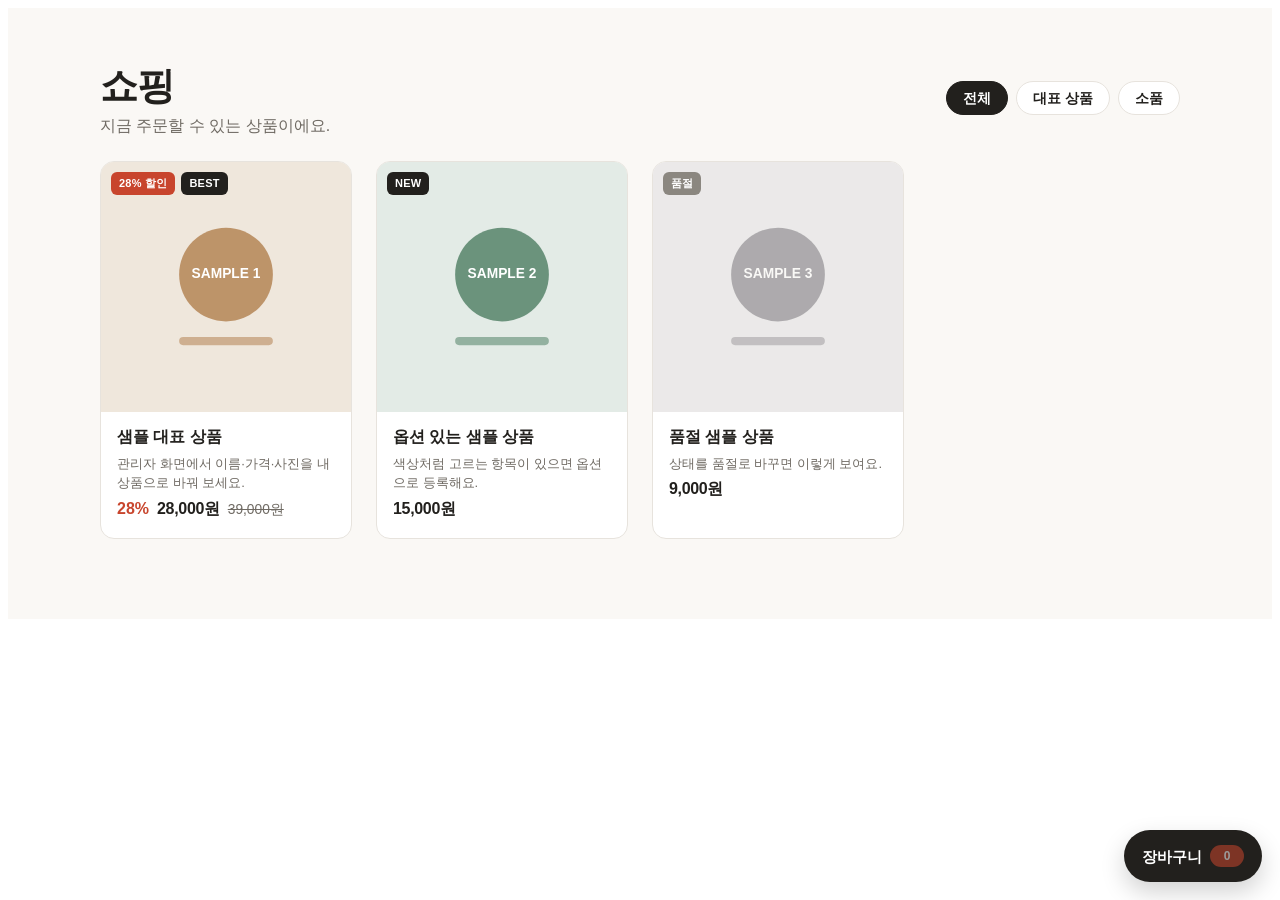
==== shop/index.html @ b5f0379f "쇼핑몰 키트 2026.11.16 설치" ====
<!doctype html>
<html lang="ko">
<head>
  <meta charset="utf-8">
  <meta name="viewport" content="width=device-width, initial-scale=1">
  <title>쇼핑</title>
  <!-- ① 내 사이트 공통 CSS가 있으면 여기에 연결해요. 예) <link rel="stylesheet" href="../assets/style.css"> -->
  <link rel="stylesheet" href="shop.css">
</head>
<body data-shop-page="list">
  <!-- ② HEADER: 내 사이트 머리(로고·메뉴)를 여기에 그대로 붙여 넣어요. 메뉴에 "쇼핑"(shop/)과 장바구니 링크를 넣어 주세요.
       장바구니 링크 예) <a href="cart.html" data-shop-cart>장바구니 <span class="sk-count" data-shop-cart-count>0</span></a> -->

  <main class="sk-page">
    <div class="sk-wrap">
      <div class="sk-head"><div><h1>쇼핑</h1><p>지금 주문할 수 있는 상품이에요.</p></div><div class="sk-chips" data-shop-cats></div></div>
      <div data-shop-list><div class="sk-empty">상품을 불러오는 중이에요…</div></div>
    </div>
  </main>

  <!-- ③ FOOTER: 내 사이트 바닥글을 여기에 붙여 넣어요. 사업자 정보(상호·대표·사업자번호·통신판매업 신고번호·주소·연락처)를 꼭 적어요. -->

  <script src="shop.js" defer></script>
</body>
</html>
---- shop/shop.css ----
/* ============================================================
   실행학교 4주차 · 미니 쇼핑몰 키트 — 스타일
   내 사이트 색·서체에 맞출 때는 맨 위 변수만 바꾸면 돼요.
   클래스 이름은 모두 sk- 로 시작해서 내 사이트 CSS와 겹치지 않아요.
   ============================================================ */
:root {
  --sk-bg: #ffffff;        /* 카드·패널 바탕 */
  --sk-page: #faf8f5;      /* 쇼핑 페이지 바탕 */
  --sk-ink: #22201d;       /* 글자색 · 기본 버튼 바탕 */
  --sk-sub: #6f6a63;       /* 보조 글자 */
  --sk-line: #e7e3dd;      /* 구분선 */
  --sk-accent: #c8452d;    /* 할인율 · 뱃지 · 강조 */
  --sk-ok: #2f7a4a;        /* 완료 · 무료배송 */
  --sk-radius: 14px;       /* 모서리 둥글기 */
  --sk-font: "Pretendard", "Apple SD Gothic Neo", "Malgun Gothic", sans-serif;
  --sk-maxw: 1120px;       /* 본문 최대 폭 */
}

.sk-page { background: var(--sk-page); color: var(--sk-ink); font-family: var(--sk-font); min-height: 60vh; }
.sk-page *, .sk-page *::before, .sk-page *::after { box-sizing: border-box; }
.sk-wrap { max-width: var(--sk-maxw); margin: 0 auto; padding: clamp(28px, 5vw, 56px) 20px 80px; }
.sk-head { display: flex; align-items: flex-end; justify-content: space-between; gap: 16px; flex-wrap: wrap; margin-bottom: 24px; }
.sk-head h1 { margin: 0; font-size: clamp(26px, 4vw, 38px); letter-spacing: -.03em; line-height: 1.2; }
.sk-head p { margin: 6px 0 0; color: var(--sk-sub); }
.sk-crumb { font-size: 13px; color: var(--sk-sub); margin-bottom: 14px; }
.sk-crumb a { color: inherit; }
.sk-muted { color: var(--sk-sub); }
.sk-empty { padding: 56px 20px; text-align: center; color: var(--sk-sub); background: var(--sk-bg); border: 1px dashed var(--sk-line); border-radius: var(--sk-radius); line-height: 1.8; }
.sk-error { padding: 14px 16px; border-radius: 10px; background: #fff1ee; color: #8a2a17; border: 1px solid #f3c9bd; line-height: 1.6; }
.sk-note { padding: 14px 16px; border-radius: 10px; background: var(--sk-bg); border: 1px solid var(--sk-line); color: var(--sk-sub); font-size: 14px; line-height: 1.7; }

/* 버튼 */
.sk-btn { appearance: none; display: inline-flex; align-items: center; justify-content: center; gap: 6px; min-height: 48px; padding: 0 22px; border-radius: var(--sk-radius); border: 1px solid var(--sk-ink); background: var(--sk-ink); color: #fff; font: 700 15px/1 var(--sk-font); cursor: pointer; text-decoration: none; transition: transform .15s, opacity .15s; }
.sk-btn:hover { transform: translateY(-1px); }
.sk-btn:disabled, .sk-btn[aria-disabled="true"] { opacity: .45; cursor: not-allowed; transform: none; }
.sk-btn--line { background: transparent; color: var(--sk-ink); }
.sk-btn--block { width: 100%; }
.sk-btn--sm { min-height: 36px; padding: 0 14px; font-size: 13px; border-radius: 10px; }
.sk-btn:focus-visible, .sk-chip:focus-visible, .sk-qty button:focus-visible { outline: 3px solid var(--sk-accent); outline-offset: 2px; }

/* 카테고리 칩 */
.sk-chips { display: flex; gap: 8px; flex-wrap: wrap; margin-bottom: 22px; }
.sk-chip { appearance: none; border: 1px solid var(--sk-line); background: var(--sk-bg); color: var(--sk-ink); border-radius: 999px; padding: 9px 16px; font: 600 14px/1 var(--sk-font); cursor: pointer; }
.sk-chip[aria-pressed="true"] { background: var(--sk-ink); color: #fff; border-color: var(--sk-ink); }

/* 상품 카드 */
.sk-grid { display: grid; grid-template-columns: repeat(auto-fill, minmax(220px, 1fr)); gap: clamp(14px, 2.4vw, 24px); }
.sk-card { display: flex; flex-direction: column; background: var(--sk-bg); border: 1px solid var(--sk-line); border-radius: var(--sk-radius); overflow: hidden; color: inherit; text-decoration: none; transition: transform .2s, box-shadow .2s; }
.sk-card:hover { transform: translateY(-3px); box-shadow: 0 12px 28px rgba(0,0,0,.08); }
.sk-card__pic { position: relative; aspect-ratio: 1 / 1; background: #f1eee9; overflow: hidden; }
.sk-card__pic img { width: 100%; height: 100%; object-fit: cover; display: block; }
.sk-card__body { padding: 14px 16px 18px; display: flex; flex-direction: column; gap: 6px; }
.sk-card__name { font-weight: 700; font-size: 16px; line-height: 1.4; }
.sk-card__sum { font-size: 13px; color: var(--sk-sub); line-height: 1.5; display: -webkit-box; -webkit-line-clamp: 2; -webkit-box-orient: vertical; overflow: hidden; }
.sk-card.is-out .sk-card__pic img { filter: grayscale(.8); opacity: .6; }
.sk-badges { position: absolute; left: 10px; top: 10px; display: flex; gap: 6px; flex-wrap: wrap; }
.sk-badge { background: var(--sk-ink); color: #fff; font: 800 11px/1 var(--sk-font); padding: 6px 8px; border-radius: 6px; letter-spacing: .02em; }
.sk-badge--sale { background: var(--sk-accent); }
.sk-badge--out { background: #8b8780; }

/* 가격 */
.sk-price { display: flex; align-items: baseline; gap: 8px; flex-wrap: wrap; }
.sk-price__rate { color: var(--sk-accent); font-weight: 800; }
.sk-price__now { font-weight: 800; letter-spacing: -.02em; }
.sk-price__was { color: var(--sk-sub); text-decoration: line-through; font-size: .86em; }
.sk-price--big .sk-price__now { font-size: 28px; }
.sk-price--big .sk-price__rate { font-size: 24px; }
[data-shop-price] .sk-price { display: inline-flex; }
.sk-soldout-tag { display: inline-block; margin-left: 8px; padding: 2px 8px; border-radius: 999px; background: var(--sk-sub); color: #fff; font-size: 12px; font-weight: 700; vertical-align: middle; }
.sk-sale-until { font-size: 13px; color: var(--sk-accent); margin-top: 4px; }

/* 상세 */
.sk-detail { display: grid; grid-template-columns: minmax(0, 1.05fr) minmax(0, 1fr); gap: clamp(24px, 5vw, 64px); align-items: start; }
.sk-gallery__main { aspect-ratio: 1 / 1; background: #f1eee9; border-radius: var(--sk-radius); overflow: hidden; }
.sk-gallery__main img { width: 100%; height: 100%; object-fit: cover; display: block; }
.sk-thumbs { display: flex; gap: 8px; margin-top: 10px; flex-wrap: wrap; }
.sk-thumbs button { appearance: none; padding: 0; width: 64px; height: 64px; border-radius: 10px; overflow: hidden; border: 2px solid transparent; background: #f1eee9; cursor: pointer; }
.sk-thumbs button[aria-current="true"] { border-color: var(--sk-ink); }
.sk-thumbs img { width: 100%; height: 100%; object-fit: cover; display: block; }
.sk-info h1 { margin: 6px 0 10px; font-size: clamp(24px, 3.4vw, 34px); letter-spacing: -.03em; line-height: 1.25; }
.sk-sku { font-size: 12px; color: var(--sk-sub); letter-spacing: .04em; }
.sk-summary { color: var(--sk-sub); line-height: 1.75; margin: 0 0 18px; }
.sk-rows { margin: 20px 0; border-top: 1px solid var(--sk-line); }
.sk-rows > div { display: flex; justify-content: space-between; gap: 16px; padding: 12px 0; border-bottom: 1px solid var(--sk-line); font-size: 14px; }
.sk-rows dt { color: var(--sk-sub); }
.sk-rows dd { margin: 0; font-weight: 600; text-align: right; }
.sk-field { display: flex; flex-direction: column; gap: 6px; margin-bottom: 14px; }
.sk-field label, .sk-field .sk-label { font-size: 13px; font-weight: 700; }
.sk-field select, .sk-field input, .sk-field textarea { width: 100%; min-height: 46px; padding: 10px 12px; border-radius: 10px; border: 1px solid var(--sk-line); background: #fff; color: var(--sk-ink); font: 15px/1.4 var(--sk-font); }
.sk-field textarea { min-height: 80px; resize: vertical; }
.sk-qty { display: inline-flex; align-items: center; border: 1px solid var(--sk-line); border-radius: 10px; background: #fff; overflow: hidden; }
.sk-qty button { appearance: none; width: 40px; height: 40px; border: 0; background: transparent; font-size: 18px; cursor: pointer; color: var(--sk-ink); }
.sk-qty span { min-width: 36px; text-align: center; font-weight: 700; }
.sk-total { display: flex; justify-content: space-between; align-items: baseline; padding: 16px 0; margin: 8px 0 14px; border-top: 2px solid var(--sk-ink); font-weight: 700; }
.sk-total b { font-size: 24px; }
.sk-actions { display: grid; grid-template-columns: 1fr 1fr; gap: 10px; }
.sk-body { margin-top: clamp(40px, 7vw, 80px); border-top: 1px solid var(--sk-line); padding-top: 32px; }
.sk-body h2 { font-size: 20px; margin: 0 0 18px; }
.sk-md { max-width: 760px; margin: 0 auto; line-height: 1.9; font-size: 16px; }
.sk-md h3 { font-size: 20px; margin: 36px 0 10px; }
.sk-md img { display: block; width: 100%; height: auto; border-radius: 10px; margin: 18px 0; }
.sk-detail-imgs { max-width: 860px; margin: 24px auto 0; }
.sk-detail-imgs img { display: block; width: 100%; height: auto; }

/* 장바구니 · 주문서 */
.sk-cols { display: grid; grid-template-columns: minmax(0, 1.6fr) minmax(280px, 1fr); gap: clamp(20px, 4vw, 40px); align-items: start; }
.sk-panel { background: var(--sk-bg); border: 1px solid var(--sk-line); border-radius: var(--sk-radius); padding: clamp(16px, 3vw, 24px); }
.sk-panel + .sk-panel { margin-top: 16px; }
.sk-panel h2 { font-size: 17px; margin: 0 0 14px; }
.sk-sticky { position: sticky; top: 90px; }
.sk-line { display: grid; grid-template-columns: 72px minmax(0, 1fr) auto; gap: 14px; align-items: center; padding: 14px 0; border-bottom: 1px solid var(--sk-line); }
.sk-line:last-child { border-bottom: 0; }
.sk-line img { width: 72px; height: 72px; object-fit: cover; border-radius: 10px; background: #f1eee9; display: block; }
.sk-line__name { font-weight: 700; line-height: 1.4; }
.sk-line__opt { font-size: 13px; color: var(--sk-sub); margin-top: 2px; }
.sk-line__warn { font-size: 13px; color: var(--sk-accent); margin-top: 4px; font-weight: 600; }
.sk-line__side { text-align: right; display: flex; flex-direction: column; align-items: flex-end; gap: 8px; }
.sk-line__kill { appearance: none; border: 0; background: none; color: var(--sk-sub); font-size: 13px; text-decoration: underline; cursor: pointer; }
.sk-sum > div { display: flex; justify-content: space-between; padding: 8px 0; font-size: 15px; }
.sk-sum .sk-sum__total { border-top: 1px solid var(--sk-line); margin-top: 8px; padding-top: 14px; font-weight: 800; font-size: 19px; }
.sk-free { font-size: 13px; color: var(--sk-ok); margin: 6px 0 14px; }
.sk-pay { display: grid; gap: 10px; }
.sk-pay label { display: flex; gap: 10px; align-items: flex-start; padding: 14px; border: 1px solid var(--sk-line); border-radius: 12px; background: #fff; cursor: pointer; line-height: 1.5; }
.sk-pay input { margin-top: 3px; accent-color: var(--sk-ink); }
.sk-pay small { display: block; color: var(--sk-sub); font-size: 13px; }
.sk-grid2 { display: grid; grid-template-columns: 1fr 1fr; gap: 0 12px; }
.sk-agree { display: flex; gap: 8px; align-items: flex-start; font-size: 14px; line-height: 1.6; margin: 14px 0; }
.sk-hp { position: absolute !important; left: -9999px !important; width: 1px; height: 1px; overflow: hidden; }
.sk-done { text-align: center; padding: 20px 0 8px; }
.sk-done .sk-check { width: 64px; height: 64px; border-radius: 50%; background: var(--sk-ok); color: #fff; display: grid; place-items: center; font-size: 32px; margin: 0 auto 16px; }
.sk-bank { margin: 18px 0; padding: 18px; border-radius: 12px; background: #fff8e8; border: 1px solid #f0dca8; text-align: left; line-height: 1.8; }
.sk-bank b { font-size: 18px; }

/* 장바구니 버튼(내 헤더에 없을 때 자동으로 생기는 떠 있는 버튼) · 알림 */
.sk-float { position: fixed; right: 18px; bottom: 18px; z-index: 900; display: inline-flex; align-items: center; gap: 8px; height: 52px; padding: 0 18px; border-radius: 999px; background: var(--sk-ink); color: #fff; font: 700 15px/1 var(--sk-font); text-decoration: none; box-shadow: 0 10px 24px rgba(0,0,0,.18); }
.sk-count { display: inline-grid; place-items: center; min-width: 22px; height: 22px; padding: 0 6px; border-radius: 999px; background: var(--sk-accent); color: #fff; font: 800 12px/1 var(--sk-font); }
.sk-count[data-zero="1"] { opacity: .55; }
.sk-toast { position: fixed; left: 50%; bottom: 24px; z-index: 1000; transform: translate(-50%, 20px); opacity: 0; pointer-events: none; display: flex; gap: 14px; align-items: center; padding: 14px 18px; border-radius: 14px; background: var(--sk-ink); color: #fff; font: 600 14px/1.4 var(--sk-font); box-shadow: 0 12px 30px rgba(0,0,0,.25); transition: .25s; max-width: calc(100vw - 32px); }
.sk-toast.on { opacity: 1; transform: translate(-50%, 0); pointer-events: auto; }
.sk-toast a { color: #fff; font-weight: 800; white-space: nowrap; }

@media (max-width: 860px) {
  .sk-detail, .sk-cols { grid-template-columns: 1fr; }
  .sk-sticky { position: static; }
}
@media (max-width: 520px) {
  .sk-grid { grid-template-columns: repeat(2, minmax(0, 1fr)); gap: 12px; }
  .sk-card__body { padding: 12px; }
  .sk-card__name { font-size: 14px; }
  .sk-grid2, .sk-actions { grid-template-columns: 1fr; }
  .sk-line { grid-template-columns: 56px minmax(0, 1fr); }
  .sk-line img { width: 56px; height: 56px; }
  .sk-line__side { grid-column: 1 / -1; flex-direction: row; justify-content: space-between; align-items: center; }
}
@media (prefers-reduced-motion: reduce) { .sk-card, .sk-btn, .sk-toast { transition: none; } }

/* ───────── 한국형 긴 상세페이지 (탭 · 상세 · 고시 · 배송/반품 · 하단 구매바) ─────────
   내 사이트 머리글이 화면 위에 붙어 있으면 --sk-tabs-top 을 머리글 높이로 바꿔요. */
:root { --sk-tabs-top: 0px; --sk-long-w: 860px; }
.sk-sr { position: absolute; width: 1px; height: 1px; overflow: hidden; clip: rect(0 0 0 0); white-space: nowrap; }
.sk-tabs { position: sticky; top: var(--sk-tabs-top); z-index: 50; margin: clamp(40px, 7vw, 72px) 0 0; background: var(--sk-page); border-top: 1px solid var(--sk-line); border-bottom: 1px solid var(--sk-line); }
.sk-tabs__in { max-width: var(--sk-long-w); margin: 0 auto; display: flex; }
.sk-tabs a { flex: 1; text-align: center; padding: 16px 6px; font-weight: 700; font-size: 15px; color: var(--sk-sub); text-decoration: none; border-bottom: 3px solid transparent; margin-bottom: -1px; white-space: nowrap; }
.sk-tabs a[aria-current="true"] { color: var(--sk-ink); border-bottom-color: var(--sk-ink); }
.sk-section { max-width: var(--sk-long-w); margin: 0 auto; padding: clamp(32px, 6vw, 56px) 0 8px; scroll-margin-top: calc(var(--sk-tabs-top) + 72px); }
.sk-section > h2 { font-size: 20px; margin: 0 0 18px; letter-spacing: -.02em; }
.sk-long { position: relative; }
.sk-long.is-folded:not(.is-open) .sk-long__body { max-height: 1500px; overflow: hidden; -webkit-mask-image: linear-gradient(#000 82%, transparent); mask-image: linear-gradient(#000 82%, transparent); }
.sk-long__more { display: none; text-align: center; margin-top: 8px; }
.sk-long.is-folded .sk-long__more, .sk-long.is-open .sk-long__more { display: block; }
.sk-long__more .sk-btn { min-width: min(100%, 360px); }
.sk-long .sk-md { max-width: none; }

/* 상세 본문 문법: # 헤드카피 · ## POINT 1 | 제목 · > 강조 · 1. 번호카드 · | 표 | · 사진 이어붙이기 · --- */
.sk-md p { margin: 0 0 18px; }
.sk-md .sk-md-hero { text-align: center; font-size: clamp(26px, 5vw, 40px); line-height: 1.35; letter-spacing: -.035em; margin: clamp(48px, 8vw, 88px) 0 20px; word-break: keep-all; }
.sk-md .sk-md-hero:first-child { margin-top: 12px; }
.sk-md .sk-md-hero + p { text-align: center; color: var(--sk-sub); font-size: 17px; word-break: keep-all; }
.sk-md h3 { word-break: keep-all; letter-spacing: -.02em; }
.sk-md .sk-md-point { text-align: center; font-size: clamp(22px, 4vw, 30px); line-height: 1.4; margin: clamp(56px, 9vw, 96px) 0 18px; }
.sk-md .sk-md-point span { display: block; width: max-content; margin: 0 auto 12px; padding: 6px 14px; border-radius: 999px; background: var(--sk-ink); color: #fff; font-size: 13px; letter-spacing: .08em; }
.sk-md .sk-md-point + p { text-align: center; word-break: keep-all; }
.sk-md blockquote { margin: 28px 0; padding: 22px 24px; border-radius: var(--sk-radius); background: var(--sk-bg); border: 1px solid var(--sk-line); border-left: 4px solid var(--sk-accent); font-size: 17px; line-height: 1.8; word-break: keep-all; }
.sk-md ul { padding-left: 1.2em; margin: 0 0 18px; }
.sk-md .sk-md-points { list-style: none; counter-reset: skp; padding: 0; margin: 24px 0; display: grid; gap: 12px; }
.sk-md .sk-md-points li { counter-increment: skp; position: relative; padding: 18px 20px 18px 64px; background: var(--sk-bg); border: 1px solid var(--sk-line); border-radius: var(--sk-radius); line-height: 1.7; word-break: keep-all; }
.sk-md .sk-md-points li::before { content: counter(skp, decimal-leading-zero); position: absolute; left: 20px; top: 18px; font-weight: 800; color: var(--sk-accent); font-size: 18px; }
.sk-md-table { overflow-x: auto; margin: 20px 0; -webkit-overflow-scrolling: touch; }
.sk-md-table table { width: 100%; border-collapse: collapse; font-size: 15px; line-height: 1.6; background: var(--sk-bg); }
.sk-md-table th, .sk-md-table td { border: 1px solid var(--sk-line); padding: 12px 14px; text-align: left; vertical-align: top; word-break: keep-all; overflow-wrap: anywhere; }
.sk-md-table tr:first-child th { background: var(--sk-page); }
.sk-notice th { width: 32%; background: var(--sk-page); font-weight: 600; color: var(--sk-ink); }
.sk-md .sk-md-pics { margin: 24px 0; }
.sk-md-pics img, .sk-md .sk-md-pics img { display: block; width: 100%; height: auto; margin: 0; border-radius: 0; }
.sk-md hr.sk-md-gap { border: 0; height: 1px; background: var(--sk-line); margin: clamp(40px, 7vw, 72px) 0; }
.sk-md--small { font-size: 15px; line-height: 1.8; color: var(--sk-ink); }
.sk-md--small h3 { font-size: 16px; margin: 26px 0 8px; }

/* 하단 구매바 */
.sk-buybar { position: fixed; left: 0; right: 0; bottom: 0; z-index: 950; background: var(--sk-bg); border-top: 1px solid var(--sk-line); box-shadow: 0 -8px 24px rgba(0,0,0,.08); transform: translateY(110%); transition: transform .25s; font-family: var(--sk-font); }
.sk-buybar.is-on { transform: none; }
.sk-buybar__in { max-width: var(--sk-maxw); margin: 0 auto; padding: 12px 20px calc(12px + env(safe-area-inset-bottom)); display: grid; grid-template-columns: minmax(0, 1fr) auto auto; gap: 10px; align-items: center; }
.sk-buybar__name { min-width: 0; display: grid; }
.sk-buybar__name b { overflow: hidden; text-overflow: ellipsis; white-space: nowrap; font-size: 15px; }
.sk-buybar__name span { font-weight: 800; font-size: 17px; }
.sk-buybar .sk-btn { min-width: 120px; }
body.sk-buybar-on .sk-float { bottom: 92px; }
body.sk-buybar-on .sk-toast { bottom: 96px; }
@media (max-width: 520px) {
  .sk-tabs a { font-size: 14px; padding: 14px 4px; }
  .sk-buybar__in { grid-template-columns: 1fr 1fr; padding: 10px 16px calc(10px + env(safe-area-inset-bottom)); }
  .sk-buybar__name { display: none; }
  .sk-buybar .sk-btn { min-width: 0; }
  .sk-md blockquote { padding: 18px; font-size: 16px; }
  .sk-md .sk-md-points li { padding: 16px 16px 16px 54px; }
  .sk-md .sk-md-points li::before { left: 16px; top: 16px; }
  .sk-notice th { width: 36%; }
  body.sk-buybar-on .sk-float { bottom: 84px; }
}
@media (prefers-reduced-motion: reduce) { .sk-buybar { transition: none; } }
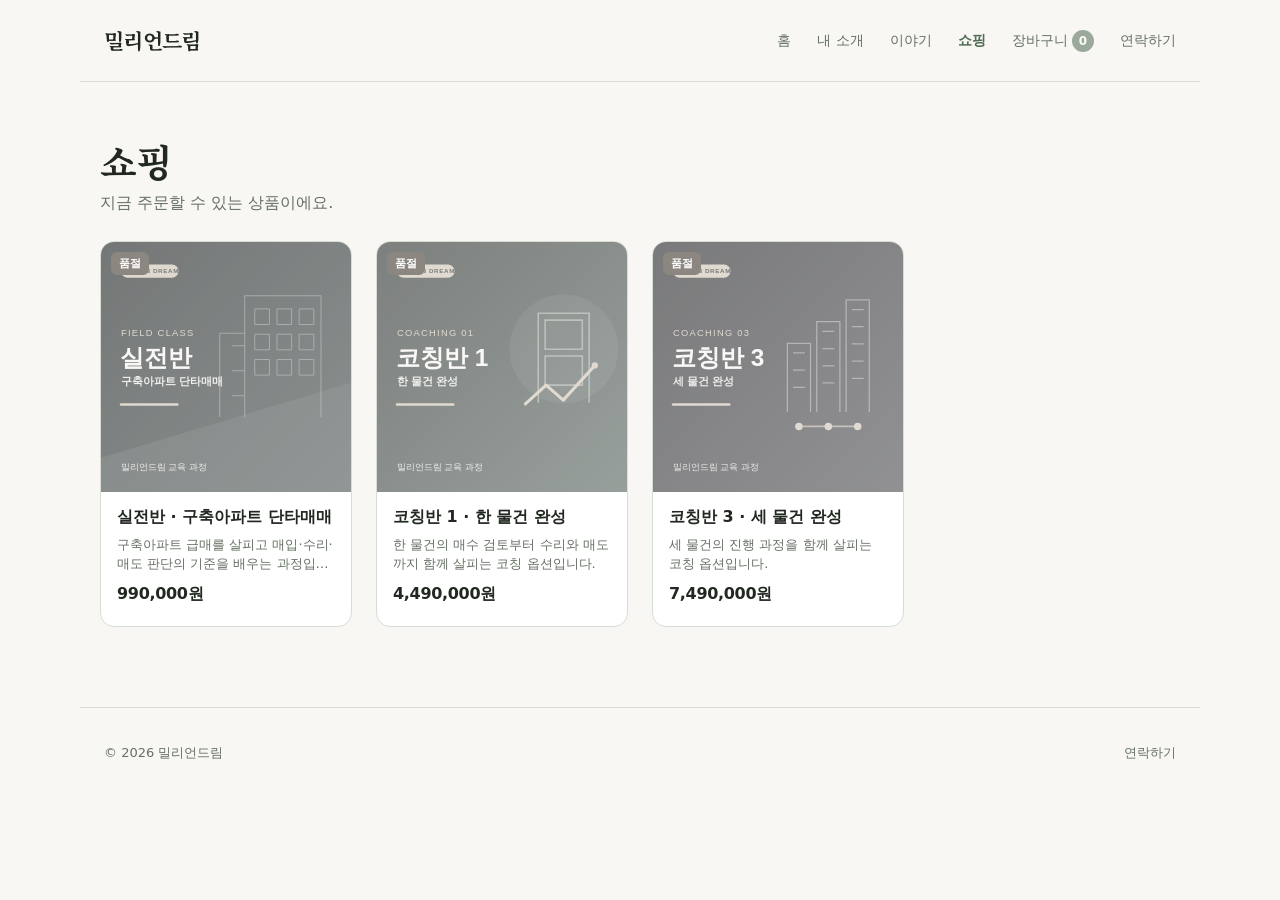
==== commit 493afee9: "Connect shop pages to site navigation and layout" ====
--- a/shop/index.html
+++ b/shop/index.html
@@ -5,11 +5,11 @@
   <meta name="viewport" content="width=device-width, initial-scale=1">
   <title>쇼핑</title>
   <!-- ① 내 사이트 공통 CSS가 있으면 여기에 연결해요. 예) <link rel="stylesheet" href="../assets/style.css"> -->
+  <link rel="stylesheet" href="../site.css">
   <link rel="stylesheet" href="shop.css">
 </head>
 <body data-shop-page="list">
-  <!-- ② HEADER: 내 사이트 머리(로고·메뉴)를 여기에 그대로 붙여 넣어요. 메뉴에 "쇼핑"(shop/)과 장바구니 링크를 넣어 주세요.
-       장바구니 링크 예) <a href="cart.html" data-shop-cart>장바구니 <span class="sk-count" data-shop-cart-count>0</span></a> -->
+  <header class="site-header"><a class="site-logo" href="/">밀리언드림</a><button class="menu-toggle" aria-expanded="false" aria-controls="main-nav">메뉴</button><nav id="main-nav" class="site-nav" aria-label="주 메뉴"><a href="/">홈</a><a href="/about.html">내 소개</a><a href="/story/">이야기</a><a href="/shop/" aria-current="page">쇼핑</a><a href="/shop/cart.html" data-shop-cart>장바구니 <span class="sk-count" data-shop-cart-count>0</span></a><a href="/contact.html">연락하기</a></nav></header>
 
   <main class="sk-page">
     <div class="sk-wrap">
@@ -18,8 +18,9 @@
     </div>
   </main>
 
-  <!-- ③ FOOTER: 내 사이트 바닥글을 여기에 붙여 넣어요. 사업자 정보(상호·대표·사업자번호·통신판매업 신고번호·주소·연락처)를 꼭 적어요. -->
+  <footer class="site-footer"><span>© 2026 밀리언드림</span><span><a href="/contact.html">연락하기</a></span></footer>
 
   <script src="shop.js" defer></script>
+  <script src="../site.js" defer></script>
 </body>
 </html>
--- a/site.css
+++ b/site.css
@@ -0,0 +1,44 @@
+@import url('https://fonts.googleapis.com/css2?family=Noto+Serif+KR:wght@400;600;700&display=swap');
+:root{--bg:#f8f7f3;--ink:#212820;--accent:#506b55;--muted:#667064;--line:#d7ddd4;--card:#fff;--serif:'Noto Serif KR',Georgia,serif;--sans:'Apple SD Gothic Neo','Noto Sans KR',system-ui,sans-serif}
+*{box-sizing:border-box}
+html{scroll-behavior:smooth}
+body{margin:0;background:var(--bg);color:var(--ink);font-family:var(--sans);line-height:1.75}
+a{color:inherit}
+.site-header{max-width:1120px;margin:auto;padding:22px 24px;display:flex;align-items:center;justify-content:space-between;gap:24px;border-bottom:1px solid var(--line)}
+.site-logo{font-family:var(--serif);font-size:21px;font-weight:700;letter-spacing:-.03em;text-decoration:none;white-space:nowrap}
+.site-nav{display:flex;align-items:center;gap:26px}
+.site-nav a{text-decoration:none;font-size:14px;color:var(--muted)}
+.site-nav a[aria-current='page'],.site-nav a:hover{color:var(--accent);font-weight:700}
+.menu-toggle{display:none;background:transparent;border:1px solid var(--line);border-radius:8px;padding:8px 12px;color:var(--ink);font:inherit}
+.page{max-width:1120px;margin:auto;padding:0 24px}
+.hero-main{padding:92px 0 88px;max-width:790px}
+.eyebrow{color:var(--accent);font-size:13px;font-weight:700;letter-spacing:.16em;text-transform:uppercase}
+h1,h2,h3{font-family:var(--serif);line-height:1.4;letter-spacing:-.035em}
+h1{font-size:clamp(38px,6vw,68px);margin:18px 0 24px}
+h2{font-size:clamp(26px,4vw,38px)}
+.lead{font-size:clamp(17px,2vw,21px);color:var(--muted);max-width:650px}
+.button{display:inline-block;background:var(--accent);color:#fff;text-decoration:none;border-radius:10px;padding:13px 22px;font-weight:700;font-size:14px;margin-top:24px}
+.button.secondary{background:transparent;color:var(--accent);border:1px solid var(--accent)}
+.section{border-top:1px solid var(--line);padding:64px 0 76px}
+.section-head{display:flex;align-items:end;justify-content:space-between;gap:24px;margin-bottom:25px}
+.section-head h2{margin:0}
+.text-link{color:var(--accent);font-weight:700;text-decoration:none;white-space:nowrap}
+.grid{display:grid;grid-template-columns:repeat(3,1fr);gap:18px}
+.feature,.post-card{background:var(--card);border:1px solid var(--line);border-radius:16px;padding:25px}
+.feature h3{font-size:20px;margin:0 0 12px}
+.feature p{margin:0;color:var(--muted)}
+.post-card{display:block;text-decoration:none;min-height:220px}
+.post-card:hover{border-color:var(--accent)}
+.post-card time{font-size:12px;color:var(--muted)}
+.post-card h3{font-size:20px;margin:12px 0}
+.post-card p{font-size:14px;color:var(--muted);margin:0}
+.reading{max-width:760px;padding:72px 0 96px}
+.reading h1{font-size:clamp(34px,5vw,54px)}
+.reading p,.reading li{font-size:17px}
+.reading blockquote{margin:42px 0;padding:8px 0 8px 24px;border-left:3px solid var(--accent);font:600 21px/1.7 var(--serif)}
+.timeline{border-left:1px solid var(--line);margin:32px 0;padding-left:28px}
+.timeline li{margin:0 0 22px}
+.notice{background:#edf1ec;border-radius:14px;padding:20px 24px;color:#435048}
+.site-footer{border-top:1px solid var(--line);padding:34px 24px;max-width:1120px;margin:auto;color:var(--muted);font-size:13px;display:flex;justify-content:space-between;gap:20px}
+.site-footer a{text-decoration:none}
+@media(max-width:700px){.site-header{flex-wrap:wrap}.menu-toggle{display:block}.site-nav{display:none;width:100%;flex-direction:column;align-items:stretch;gap:0;padding:8px 0}.site-nav.open{display:flex}.site-nav a{padding:10px 0}.hero-main{padding:65px 0}.grid{grid-template-columns:1fr}.section{padding:48px 0}.site-footer{display:block}.reading{padding:50px 0 80px}}
--- a/shop/shop.css
+++ b/shop/shop.css
@@ -5,14 +5,14 @@
    ============================================================ */
 :root {
   --sk-bg: #ffffff;        /* 카드·패널 바탕 */
-  --sk-page: #faf8f5;      /* 쇼핑 페이지 바탕 */
-  --sk-ink: #22201d;       /* 글자색 · 기본 버튼 바탕 */
-  --sk-sub: #6f6a63;       /* 보조 글자 */
-  --sk-line: #e7e3dd;      /* 구분선 */
-  --sk-accent: #c8452d;    /* 할인율 · 뱃지 · 강조 */
-  --sk-ok: #2f7a4a;        /* 완료 · 무료배송 */
+  --sk-page: #f8f7f3;      /* 쇼핑 페이지 바탕 */
+  --sk-ink: #212820;       /* 글자색 · 기본 버튼 바탕 */
+  --sk-sub: #667064;       /* 보조 글자 */
+  --sk-line: #d7ddd4;      /* 구분선 */
+  --sk-accent: #506b55;    /* 할인율 · 뱃지 · 강조 */
+  --sk-ok: #506b55;        /* 완료 · 무료배송 */
   --sk-radius: 14px;       /* 모서리 둥글기 */
-  --sk-font: "Pretendard", "Apple SD Gothic Neo", "Malgun Gothic", sans-serif;
+  --sk-font: "Apple SD Gothic Neo", "Noto Sans KR", system-ui, sans-serif;
   --sk-maxw: 1120px;       /* 본문 최대 폭 */
 }
 
